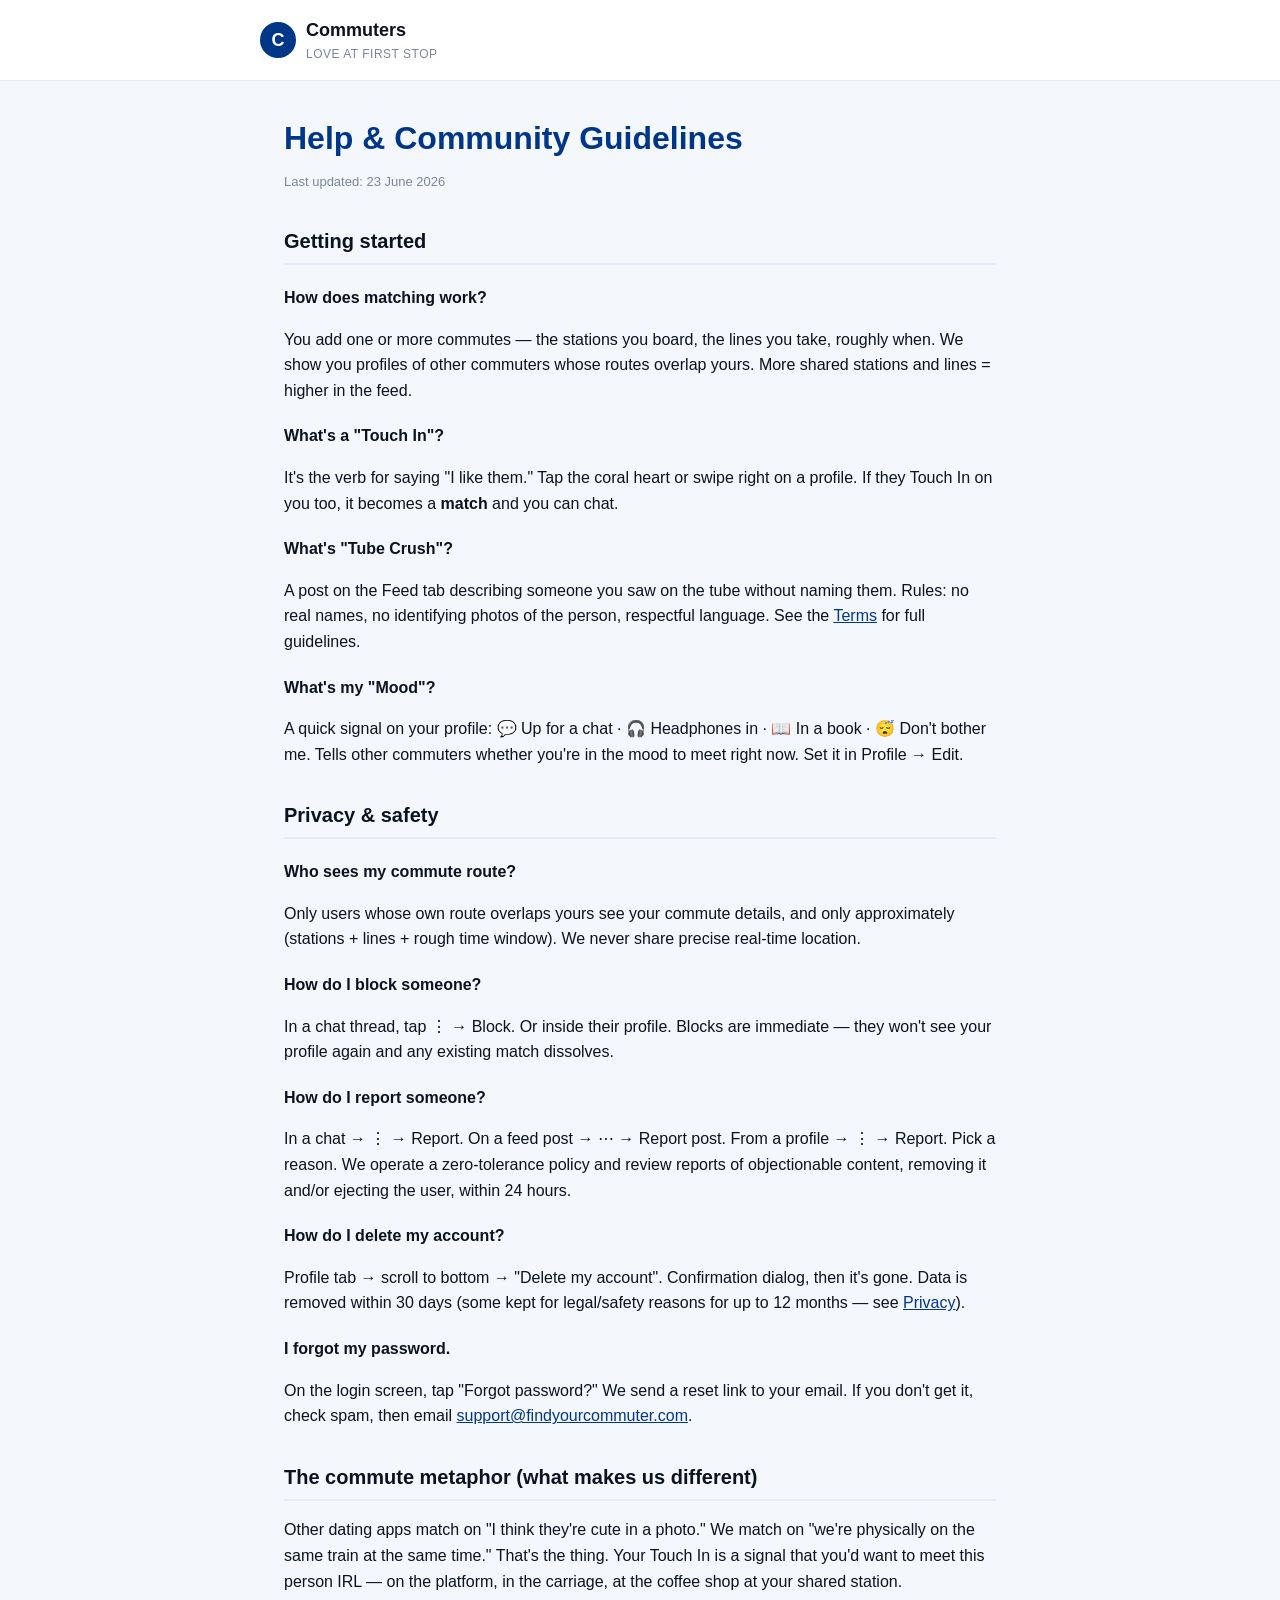
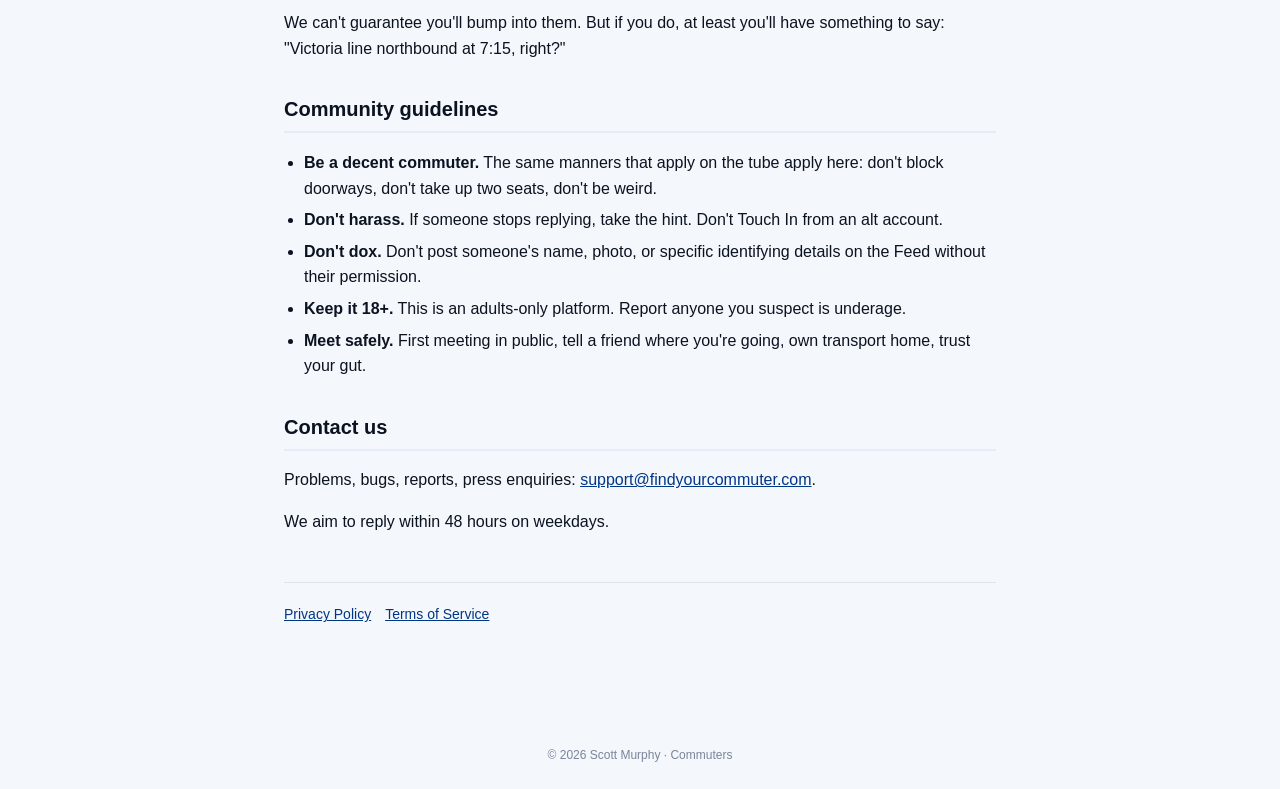
==== help.html @ c4fc3724 "Commuters legal pages (privacy, terms, help)" ====
<!DOCTYPE html>
<html lang="en">
<head>
  <meta charset="UTF-8">
  <meta name="viewport" content="width=device-width, initial-scale=1.0">
  <title>Help · Commuters</title>
  <link rel="stylesheet" href="_style.css">
</head>
<body>
  <header>
    <div class="brand">
      <div class="dot">C</div>
      <div>
        <h1>Commuters</h1>
        <div class="tag">Love at First Stop</div>
      </div>
    </div>
  </header>
  <main>
    <h1>Help & Community Guidelines</h1>
    <p class="updated">Last updated: 23 June 2026</p>

    <h2>Getting started</h2>
    <h3>How does matching work?</h3>
    <p>You add one or more commutes — the stations you board, the lines you take, roughly when. We show you profiles of other commuters whose routes overlap yours. More shared stations and lines = higher in the feed.</p>

    <h3>What's a "Touch In"?</h3>
    <p>It's the verb for saying "I like them." Tap the coral heart or swipe right on a profile. If they Touch In on you too, it becomes a <strong>match</strong> and you can chat.</p>

    <h3>What's "Tube Crush"?</h3>
    <p>A post on the Feed tab describing someone you saw on the tube without naming them. Rules: no real names, no identifying photos of the person, respectful language. See the <a href="terms.html">Terms</a> for full guidelines.</p>

    <h3>What's my "Mood"?</h3>
    <p>A quick signal on your profile: 💬 Up for a chat · 🎧 Headphones in · 📖 In a book · 😴 Don't bother me. Tells other commuters whether you're in the mood to meet right now. Set it in Profile → Edit.</p>

    <h2>Privacy & safety</h2>
    <h3>Who sees my commute route?</h3>
    <p>Only users whose own route overlaps yours see your commute details, and only approximately (stations + lines + rough time window). We never share precise real-time location.</p>

    <h3>How do I block someone?</h3>
    <p>In a chat thread, tap ⋮ → Block. Or inside their profile. Blocks are immediate — they won't see your profile again and any existing match dissolves.</p>

    <h3>How do I report someone?</h3>
    <p>In a chat → ⋮ → Report. On a feed post → ⋯ → Report post. From a profile → ⋮ → Report. Pick a reason. We operate a zero-tolerance policy and review reports of objectionable content, removing it and/or ejecting the user, within 24 hours.</p>

    <h3>How do I delete my account?</h3>
    <p>Profile tab → scroll to bottom → "Delete my account". Confirmation dialog, then it's gone. Data is removed within 30 days (some kept for legal/safety reasons for up to 12 months — see <a href="privacy.html">Privacy</a>).</p>

    <h3>I forgot my password.</h3>
    <p>On the login screen, tap "Forgot password?" We send a reset link to your email. If you don't get it, check spam, then email <a href="mailto:support@findyourcommuter.com">support@findyourcommuter.com</a>.</p>

    <h2>The commute metaphor (what makes us different)</h2>
    <p>Other dating apps match on "I think they're cute in a photo." We match on "we're physically on the same train at the same time." That's the thing. Your Touch In is a signal that you'd want to meet this person IRL — on the platform, in the carriage, at the coffee shop at your shared station.</p>
    <p>We can't guarantee you'll bump into them. But if you do, at least you'll have something to say: "Victoria line northbound at 7:15, right?"</p>

    <h2>Community guidelines</h2>
    <ul>
      <li><strong>Be a decent commuter.</strong> The same manners that apply on the tube apply here: don't block doorways, don't take up two seats, don't be weird.</li>
      <li><strong>Don't harass.</strong> If someone stops replying, take the hint. Don't Touch In from an alt account.</li>
      <li><strong>Don't dox.</strong> Don't post someone's name, photo, or specific identifying details on the Feed without their permission.</li>
      <li><strong>Keep it 18+.</strong> This is an adults-only platform. Report anyone you suspect is underage.</li>
      <li><strong>Meet safely.</strong> First meeting in public, tell a friend where you're going, own transport home, trust your gut.</li>
    </ul>

    <h2>Contact us</h2>
    <p>Problems, bugs, reports, press enquiries: <a href="mailto:support@findyourcommuter.com">support@findyourcommuter.com</a>.</p>
    <p>We aim to reply within 48 hours on weekdays.</p>

    <nav class="crosslinks">
      <a href="privacy.html">Privacy Policy</a>
      <a href="terms.html">Terms of Service</a>
    </nav>
  </main>
  <footer>© 2026 Scott Murphy · Commuters</footer>
</body>
</html>
---- _style.css ----
/* Shared style for Commuters legal pages */
:root {
  --primary: #003688;
  --primary-soft: #E6ECF7;
  --ink: #0B1220;
  --ink-2: #3A4558;
  --ink-3: #7A869A;
  --bg: #F4F7FB;
  --touchin: #E8593C;
  --hair: rgba(0,0,0,0.08);
}
* { box-sizing: border-box; }
body {
  margin: 0;
  font-family: -apple-system, BlinkMacSystemFont, "Segoe UI", Roboto, "Helvetica Neue", Arial, sans-serif;
  color: var(--ink);
  background: var(--bg);
  line-height: 1.6;
}
header {
  background: white;
  border-bottom: 1px solid var(--hair);
  padding: 16px 24px;
  position: sticky;
  top: 0;
  z-index: 10;
}
header .brand {
  display: flex;
  align-items: center;
  gap: 10px;
  max-width: 760px;
  margin: 0 auto;
}
header .dot {
  width: 36px;
  height: 36px;
  background: var(--primary);
  border-radius: 50%;
  display: grid;
  place-items: center;
  color: white;
  font-weight: 700;
  font-size: 18px;
}
header h1 {
  margin: 0;
  font-size: 18px;
  font-weight: 700;
}
header .tag {
  color: var(--ink-3);
  font-size: 12px;
  letter-spacing: 0.5px;
  text-transform: uppercase;
}
main {
  max-width: 760px;
  margin: 0 auto;
  padding: 32px 24px 96px;
}
main h1 {
  font-size: 32px;
  margin: 0 0 8px;
  color: var(--primary);
}
main p.updated {
  color: var(--ink-3);
  font-size: 13px;
  margin-top: 0;
}
main h2 {
  font-size: 20px;
  margin-top: 32px;
  color: var(--ink);
  border-bottom: 2px solid var(--primary-soft);
  padding-bottom: 6px;
}
main h3 {
  font-size: 16px;
  margin-top: 20px;
  color: var(--ink);
}
main a {
  color: var(--primary);
}
main ul { padding-left: 20px; }
main li { margin-bottom: 6px; }
main code {
  background: var(--primary-soft);
  padding: 2px 6px;
  border-radius: 4px;
  font-size: 13px;
}
nav.crosslinks {
  display: flex;
  gap: 14px;
  margin-top: 48px;
  padding-top: 20px;
  border-top: 1px solid var(--hair);
  font-size: 14px;
}
footer {
  text-align: center;
  color: var(--ink-3);
  font-size: 12px;
  padding: 24px;
}
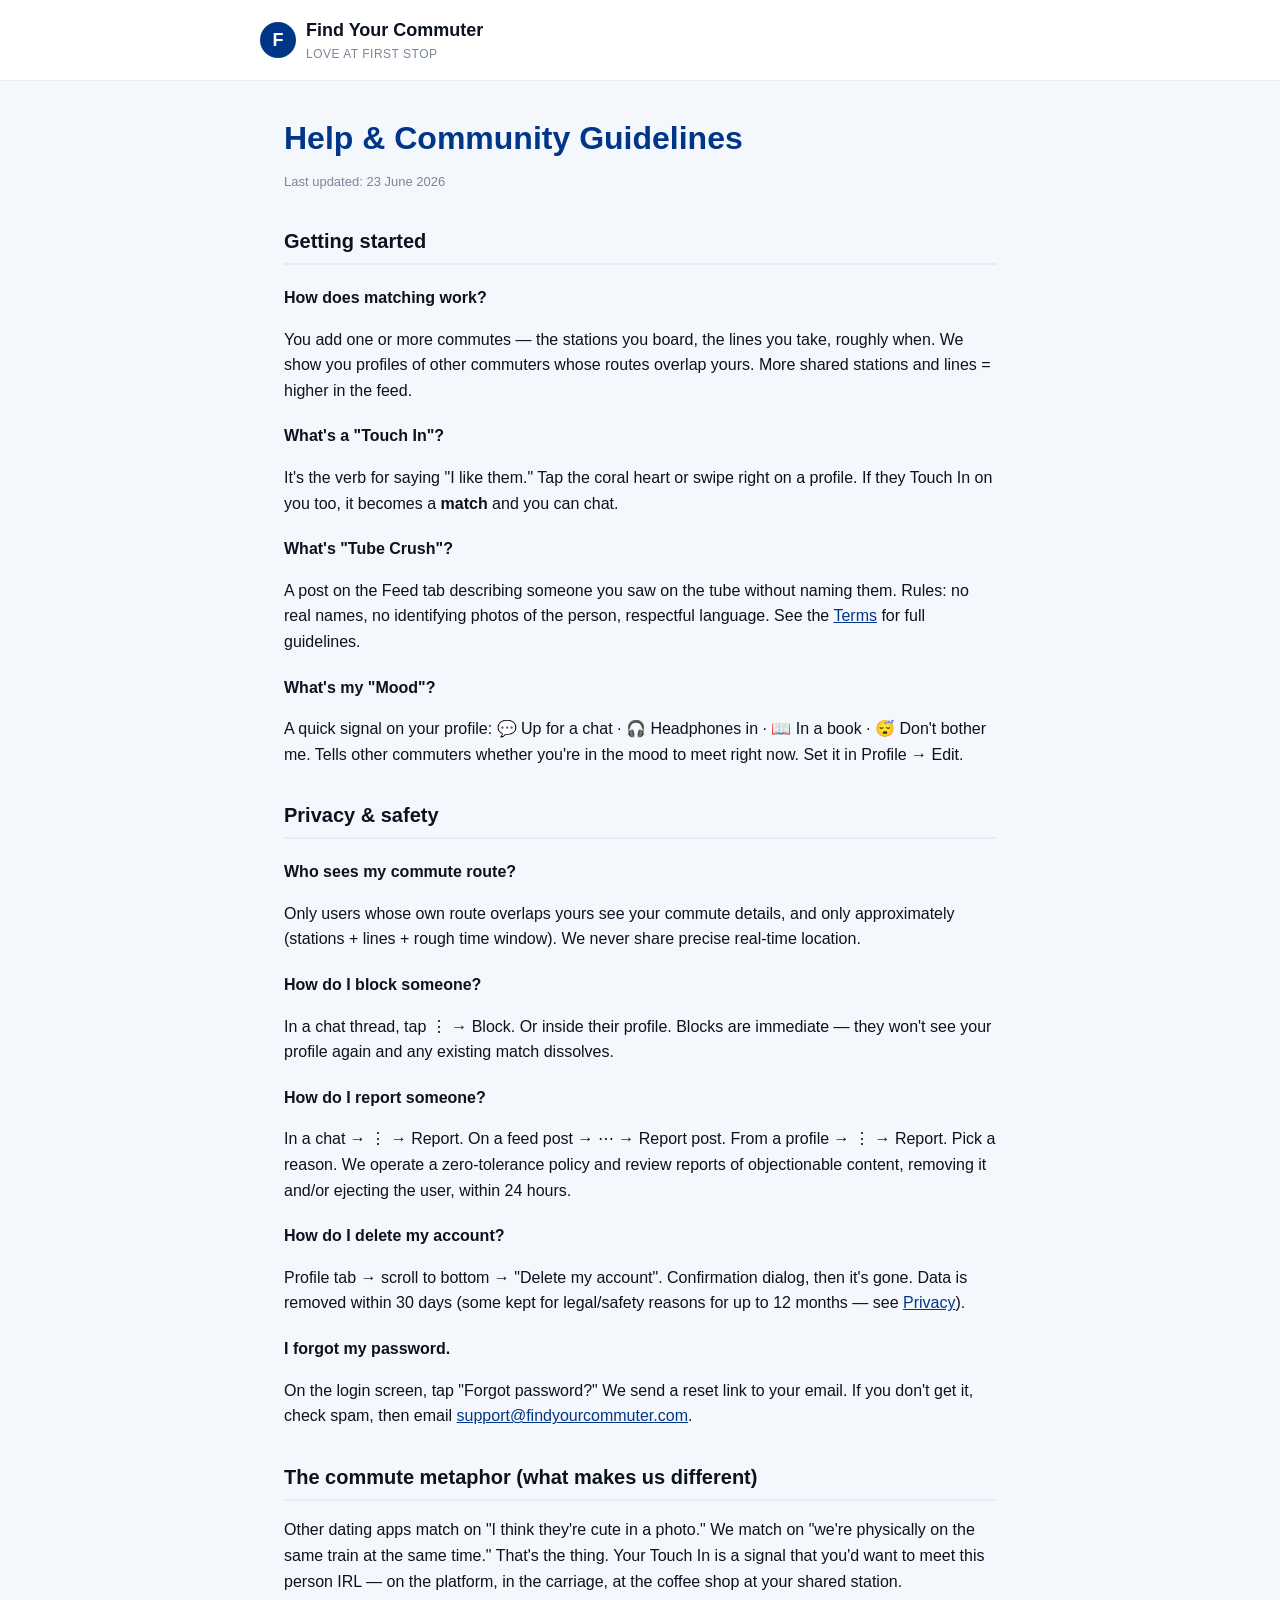
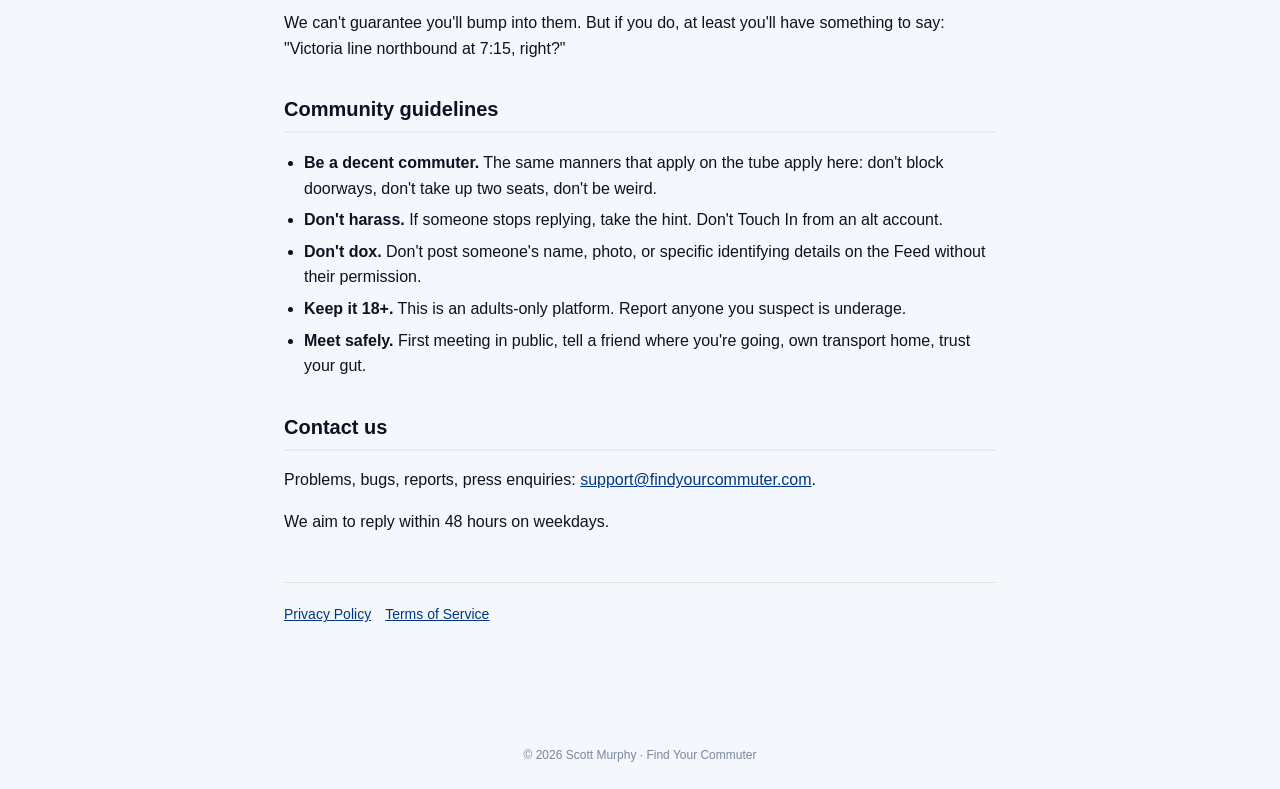
==== commit d1891cf6: "Rebrand: Commuters -> Find Your Commuter across legal pages" ====
--- a/help.html
+++ b/help.html
@@ -3,15 +3,15 @@
 <head>
   <meta charset="UTF-8">
   <meta name="viewport" content="width=device-width, initial-scale=1.0">
-  <title>Help · Commuters</title>
+  <title>Help · Find Your Commuter</title>
   <link rel="stylesheet" href="_style.css">
 </head>
 <body>
   <header>
     <div class="brand">
-      <div class="dot">C</div>
+      <div class="dot">F</div>
       <div>
-        <h1>Commuters</h1>
+        <h1>Find Your Commuter</h1>
         <div class="tag">Love at First Stop</div>
       </div>
     </div>
@@ -71,6 +71,6 @@
       <a href="terms.html">Terms of Service</a>
     </nav>
   </main>
-  <footer>© 2026 Scott Murphy · Commuters</footer>
+  <footer>© 2026 Scott Murphy · Find Your Commuter</footer>
 </body>
 </html>
